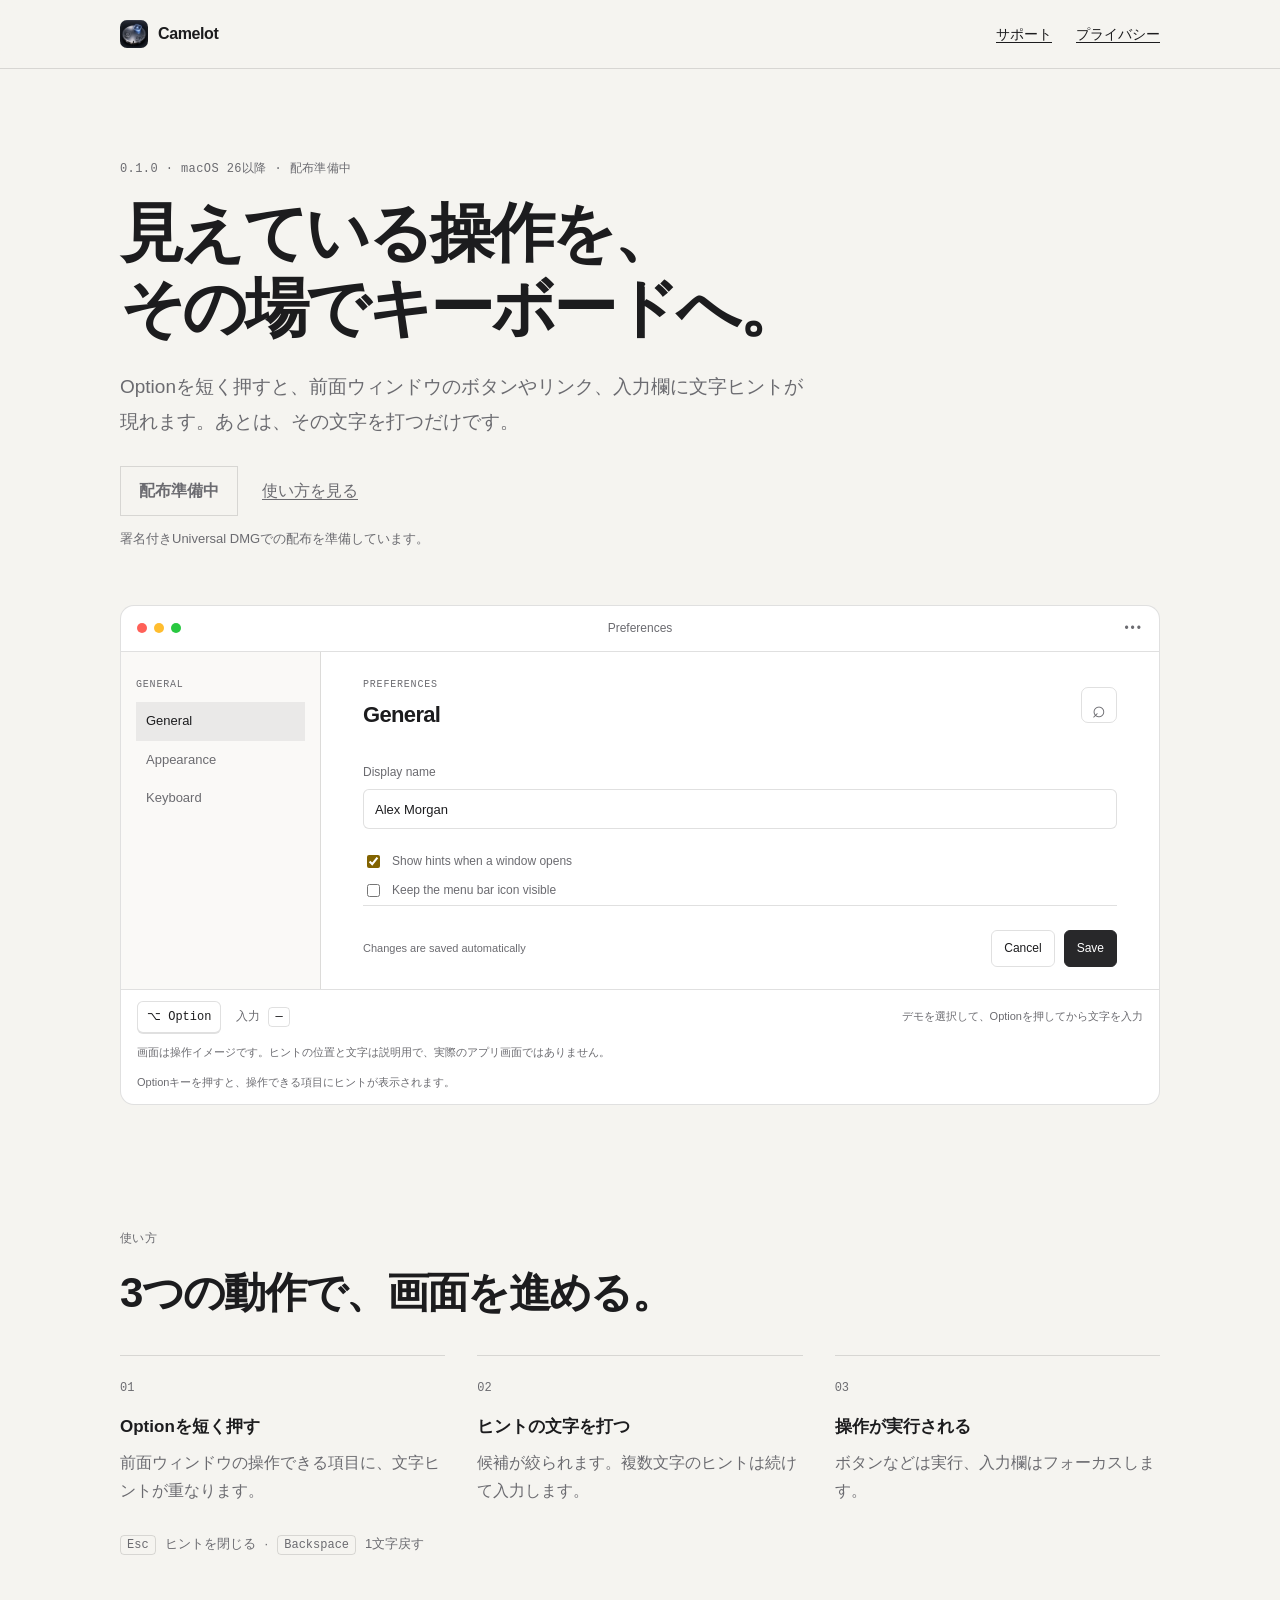
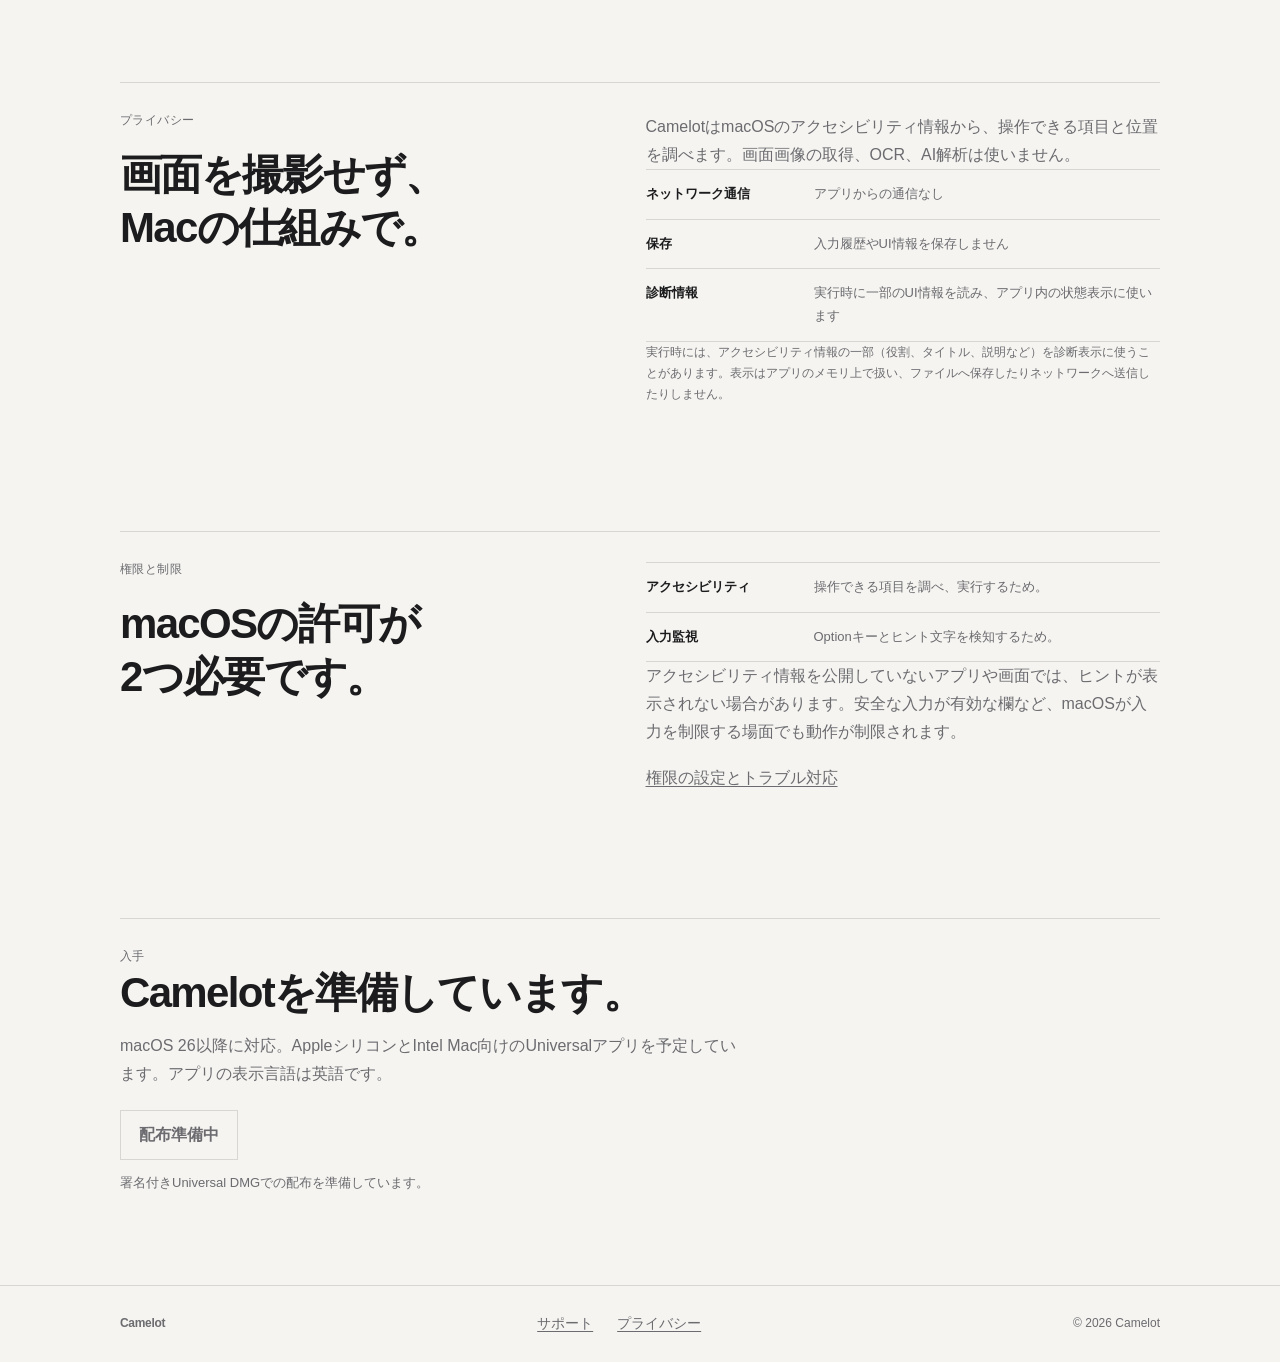
==== docs/site/index.html @ 46510fc9 "Add macOS distribution pipeline and Camelot landing page" ====
<!doctype html>
<html lang="ja">
<head>
  <meta charset="utf-8">
  <meta name="viewport" content="width=device-width, initial-scale=1">
  <meta name="theme-color" content="#f5f4f0">
  <meta name="description" content="Camelotは、見えているボタンや入力欄を文字ヒントで操作するmacOSユーティリティです。">
  <title>Camelot — 見えている操作を、その場でキーボードへ。</title>
  <link rel="icon" type="image/png" href="assets/icon.png">
  <link rel="stylesheet" href="assets/site.css">
  <script src="assets/site.js" defer></script>
</head>
<body>
  <header class="site-header">
    <div class="shell header-row">
      <a class="brand" href="index.html"><img src="assets/icon.png" width="28" height="28" alt=""><span>Camelot</span></a>
      <nav aria-label="ページ"><a href="support.html">サポート</a><a href="privacy.html">プライバシー</a></nav>
    </div>
  </header>
  <main class="shell">
    <section class="hero" aria-labelledby="hero-title">
      <p class="eyebrow"><span data-version>0.1.0</span> · macOS 26以降 · <span data-release-state>配布準備中</span></p>
      <h1 id="hero-title">見えている操作を、<br>その場でキーボードへ。</h1>
      <p class="lede">Optionを短く押すと、前面ウィンドウのボタンやリンク、入力欄に文字ヒントが現れます。あとは、その文字を打つだけです。</p>
      <div class="hero-actions">
        <a class="button-primary" data-cta aria-disabled="true">配布準備中</a>
        <a class="text-link" href="#how-it-works">使い方を見る</a>
      </div>
      <p class="release-note" data-release-note>署名付きUniversal DMGでの配布を準備しています。</p>

      <div class="demo" id="demo" role="group" aria-label="Camelotの文字ヒント操作デモ" tabindex="0" data-state="idle">
        <div class="demo-toolbar">
          <div class="traffic-lights" aria-hidden="true"><i></i><i></i><i></i></div>
          <span class="window-title">Preferences</span>
          <span class="window-tools" aria-hidden="true">•••</span>
        </div>
        <div class="demo-body">
          <aside class="demo-sidebar" aria-label="設定項目">
            <p class="sidebar-heading">GENERAL</p>
            <div class="demo-target" data-hint="G"><button type="button" class="sidebar-item selected">General</button></div>
            <div class="demo-target" data-hint="H"><button type="button" class="sidebar-item">Appearance</button></div>
            <div class="demo-target" data-hint="J"><button type="button" class="sidebar-item">Keyboard</button></div>
          </aside>
          <div class="demo-content">
            <div class="content-heading">
              <div><p class="sidebar-heading">PREFERENCES</p><h2>General</h2></div>
              <div class="demo-target" data-hint="SF"><button type="button" class="icon-button" aria-label="Search">⌕</button></div>
            </div>
            <div class="demo-target field-target" data-hint="F">
              <label for="demo-name">Display name</label>
              <input id="demo-name" type="text" value="Alex Morgan" autocomplete="off">
            </div>
            <div class="demo-target check-target" data-hint="A">
              <label><input type="checkbox" checked> Show hints when a window opens</label>
            </div>
            <div class="demo-target check-target" data-hint="K">
              <label><input type="checkbox"> Keep the menu bar icon visible</label>
            </div>
            <div class="demo-footer">
              <span class="demo-unsaved">Changes are saved automatically</span>
              <div class="demo-buttons">
                <div class="demo-target" data-hint="E"><button type="button" class="button-secondary">Cancel</button></div>
                <div class="demo-target" data-hint="SD"><button type="button" class="button-dark">Save</button></div>
              </div>
            </div>
          </div>
        </div>
        <div class="demo-controls">
          <button class="keycap option-key" type="button" data-demo-key="option" aria-label="Optionキーを短く押す">⌥ <span>Option</span></button>
          <p class="typed-line"><span class="typed-label">入力</span><kbd data-prefix>—</kbd></p>
          <p class="demo-instruction">デモを選択して、Optionを押してから文字を入力</p>
        </div>
        <div class="touch-keys" aria-label="デモ用キー">
          <button type="button" data-demo-key="S">S</button><button type="button" data-demo-key="D">D</button>
          <button type="button" data-demo-key="F">F</button><button type="button" data-demo-key="A">A</button>
          <button type="button" data-demo-key="backspace" aria-label="1文字戻す">⌫</button>
          <button type="button" data-demo-key="escape">Esc</button>
        </div>
        <p class="demo-caption">画面は操作イメージです。ヒントの位置と文字は説明用で、実際のアプリ画面ではありません。</p>
        <p class="demo-status" data-status aria-live="polite">Optionキーを押すと、操作できる項目にヒントが表示されます。</p>
      </div>
    </section>

    <section class="content-section" id="how-it-works" aria-labelledby="how-title">
      <p class="eyebrow">使い方</p>
      <h2 id="how-title">3つの動作で、画面を進める。</h2>
      <ol class="steps">
        <li><span class="step-number">01</span><h3>Optionを短く押す</h3><p>前面ウィンドウの操作できる項目に、文字ヒントが重なります。</p></li>
        <li><span class="step-number">02</span><h3>ヒントの文字を打つ</h3><p>候補が絞られます。複数文字のヒントは続けて入力します。</p></li>
        <li><span class="step-number">03</span><h3>操作が実行される</h3><p>ボタンなどは実行、入力欄はフォーカスします。</p></li>
      </ol>
      <p class="key-note"><kbd>Esc</kbd> ヒントを閉じる <span aria-hidden="true">·</span> <kbd>Backspace</kbd> 1文字戻す</p>
    </section>

    <section class="content-section split-section" aria-labelledby="privacy-title">
      <div><p class="eyebrow">プライバシー</p><h2 id="privacy-title">画面を撮影せず、<br>Macの仕組みで。</h2></div>
      <div class="section-copy">
        <p>CamelotはmacOSのアクセシビリティ情報から、操作できる項目と位置を調べます。画面画像の取得、OCR、AI解析は使いません。</p>
        <dl class="fact-list">
          <div><dt>ネットワーク通信</dt><dd>アプリからの通信なし</dd></div>
          <div><dt>保存</dt><dd>入力履歴やUI情報を保存しません</dd></div>
          <div><dt>診断情報</dt><dd>実行時に一部のUI情報を読み、アプリ内の状態表示に使います</dd></div>
        </dl>
        <p class="fine-print">実行時には、アクセシビリティ情報の一部（役割、タイトル、説明など）を診断表示に使うことがあります。表示はアプリのメモリ上で扱い、ファイルへ保存したりネットワークへ送信したりしません。</p>
      </div>
    </section>

    <section class="content-section split-section" aria-labelledby="permissions-title">
      <div><p class="eyebrow">権限と制限</p><h2 id="permissions-title">macOSの許可が<br>2つ必要です。</h2></div>
      <div class="section-copy">
        <dl class="fact-list permissions-list">
          <div><dt>アクセシビリティ</dt><dd>操作できる項目を調べ、実行するため。</dd></div>
          <div><dt>入力監視</dt><dd>Optionキーとヒント文字を検知するため。</dd></div>
        </dl>
        <p>アクセシビリティ情報を公開していないアプリや画面では、ヒントが表示されない場合があります。安全な入力が有効な欄など、macOSが入力を制限する場面でも動作が制限されます。</p>
        <p><a href="support.html">権限の設定とトラブル対応</a></p>
      </div>
    </section>

    <section class="download-section" id="download" aria-labelledby="download-title">
      <p class="eyebrow">入手</p>
      <h2 id="download-title" data-release-heading>Camelotを準備しています。</h2>
      <p>macOS 26以降に対応。AppleシリコンとIntel Mac向けのUniversalアプリを予定しています。アプリの表示言語は英語です。</p>
      <a class="button-primary" data-cta aria-disabled="true">配布準備中</a>
      <p class="release-note" data-release-note>署名付きUniversal DMGでの配布を準備しています。</p>
    </section>
  </main>
  <footer class="site-footer"><div class="shell footer-row"><a class="brand footer-brand" href="index.html">Camelot</a><nav aria-label="フッター"><a href="support.html">サポート</a><a href="privacy.html">プライバシー</a></nav><span>© 2026 Camelot</span></div></footer>
</body>
</html>
---- docs/site/assets/site.css ----
:root {
  color-scheme: light dark;
  --bg: #f5f4f0;
  --surface: #fff;
  --text: #1c1c1e;
  --muted: #6b6b70;
  --line: rgba(0, 0, 0, .12);
  --hint: #ffd84a;
  --hint-edge: #c99a00;
  --mono: ui-monospace, "SF Mono", Menlo, monospace;
  --sans: -apple-system, BlinkMacSystemFont, "Hiragino Sans", "Yu Gothic", sans-serif;
}
@media (prefers-color-scheme: dark) {
  :root { --bg: #17171a; --surface: #222226; --text: #f2f2f4; --muted: #a0a0a8; --line: rgba(255, 255, 255, .14); }
}
* { box-sizing: border-box; }
html { scroll-behavior: smooth; }
body { margin: 0; background: var(--bg); color: var(--text); font: 16px/1.75 var(--sans); -webkit-font-smoothing: antialiased; }
a { color: inherit; text-decoration-thickness: 1px; text-underline-offset: .2em; }
a:hover { text-decoration-thickness: 2px; }
button, input { font: inherit; }
:focus-visible { outline: 3px solid #a27800; outline-offset: 3px; }
.shell { width: min(100% - 48px, 1040px); margin-inline: auto; }
.site-header { position: sticky; z-index: 5; top: 0; background: color-mix(in srgb, var(--bg) 94%, transparent); backdrop-filter: blur(12px); border-bottom: 1px solid var(--line); }
.header-row, .footer-row { min-height: 68px; display: flex; align-items: center; justify-content: space-between; gap: 24px; }
.brand { display: inline-flex; align-items: center; gap: 10px; color: var(--text); font-weight: 700; text-decoration: none; letter-spacing: -.025em; }
.brand img { display: block; border-radius: 7px; }
.site-header nav, .site-footer nav { display: flex; align-items: center; gap: 24px; font-size: 14px; }
.hero { padding: 92px 0 0; }
.page-main { max-width: 800px; padding-top: 70px; padding-bottom: 100px; }
.page-main .content-section { margin-top: 76px; }
.eyebrow { margin: 0 0 18px; color: var(--muted); font: 12px/1.4 var(--mono); letter-spacing: .035em; }
h1, h2, h3, p { margin-top: 0; }
h1 { max-width: 850px; margin-bottom: 22px; font-size: clamp(38px, 6vw, 64px); line-height: 1.18; letter-spacing: -.055em; }
.lede { max-width: 690px; margin-bottom: 27px; color: var(--muted); font-size: clamp(17px, 2vw, 19px); line-height: 1.85; }
.hero-actions { display: flex; align-items: center; flex-wrap: wrap; gap: 24px; }
.button-primary { display: inline-flex; min-height: 48px; align-items: center; justify-content: center; padding: 10px 18px; border: 1px solid var(--line); color: var(--muted); font-weight: 600; text-decoration: none; }
.button-primary[aria-disabled="true"] { cursor: default; }
.button-primary.is-live { border-color: var(--hint-edge); background: var(--hint); color: #1c1c1e; }
.text-link { color: var(--muted); }
.release-note { margin: 12px 0 0; color: var(--muted); font-size: 13px; }
.demo { margin-top: 54px; overflow: hidden; border: 1px solid var(--line); border-radius: 14px; background: var(--surface); outline-offset: 6px; }
.demo-toolbar { position: relative; display: flex; height: 46px; align-items: center; justify-content: center; border-bottom: 1px solid var(--line); color: var(--muted); font: 12px var(--sans); }
.traffic-lights { position: absolute; left: 16px; display: flex; gap: 7px; }
.traffic-lights i { width: 10px; height: 10px; border-radius: 50%; background: #d1d0cb; }
.traffic-lights i:first-child { background: #ff6058; }.traffic-lights i:nth-child(2) { background: #ffbd2f; }.traffic-lights i:last-child { background: #28c840; }
.window-tools { position: absolute; right: 16px; letter-spacing: 2px; }
.demo-body { display: grid; grid-template-columns: 200px 1fr; min-height: 330px; }
.demo-sidebar { padding: 26px 15px; border-right: 1px solid var(--line); background: color-mix(in srgb, var(--bg) 55%, var(--surface)); }
.sidebar-heading { margin: 0 0 10px; color: var(--muted); font: 10px/1.4 var(--mono); letter-spacing: .08em; }
.demo-target { position: relative; }
.sidebar-item { width: 100%; padding: 8px 10px; border: 0; background: transparent; color: var(--muted); text-align: left; font-size: 13px; }
.sidebar-item.selected { background: color-mix(in srgb, var(--line) 50%, transparent); color: var(--text); }
.demo-content { display: flex; flex-direction: column; padding: 26px clamp(20px, 4vw, 42px) 22px; }
.content-heading { display: flex; align-items: center; justify-content: space-between; margin-bottom: 28px; }
.content-heading .sidebar-heading { margin-bottom: 4px; }
.content-heading h2 { margin: 0; font-size: 22px; letter-spacing: -.03em; }
.icon-button { width: 36px; height: 36px; border: 1px solid var(--line); border-radius: 7px; background: transparent; color: var(--muted); font-size: 23px; }
.field-target { margin-bottom: 18px; }
.field-target label { display: block; margin-bottom: 6px; font-size: 12px; color: var(--muted); }
.field-target input { width: 100%; height: 40px; padding: 8px 11px; border: 1px solid var(--line); border-radius: 6px; background: var(--surface); color: var(--text); font-size: 13px; }
.check-target { margin: 4px 0; font-size: 12px; }
.check-target label { display: flex; align-items: center; gap: 9px; color: var(--muted); }
.check-target input { accent-color: #826300; }
.demo-footer { display: flex; align-items: center; justify-content: space-between; gap: 12px; margin-top: auto; padding-top: 24px; border-top: 1px solid var(--line); }
.demo-unsaved { color: var(--muted); font-size: 11px; }
.demo-buttons { display: flex; gap: 9px; }
.demo-buttons button { padding: 7px 12px; border: 1px solid var(--line); border-radius: 6px; background: transparent; color: var(--text); font-size: 12px; }
.demo-buttons .button-dark { border-color: #28282a; background: #28282a; color: white; }
.demo-hint { pointer-events: none; position: absolute; z-index: 2; top: -8px; left: -8px; min-width: 22px; height: 22px; padding: 0 5px; border: 1px solid var(--hint-edge); border-radius: 5px; background: var(--hint); color: #1c1c1e; font: 700 11px/20px var(--mono); text-align: center; box-shadow: 0 1px 0 rgba(0,0,0,.12); opacity: 0; transform: translateY(2px); transition: opacity 120ms ease, transform 120ms ease; }
.demo[data-state="hints"] .demo-hint, .demo[data-state="filtered"] .demo-hint { opacity: 1; transform: none; }
.demo[data-state="filtered"] .demo-hint.is-hidden { opacity: 0; }
.demo[data-state="filtered"] .demo-hint.is-match { opacity: .7; }
.demo-target.is-fired > button, .demo-target.is-fired input { outline: 2px solid var(--hint-edge); outline-offset: 2px; }
.demo-controls { display: flex; min-height: 54px; align-items: center; gap: 15px; padding: 8px 16px; border-top: 1px solid var(--line); }
.keycap { min-height: 32px; padding: 4px 9px; border: 1px solid var(--line); border-radius: 6px; background: var(--surface); color: var(--text); box-shadow: 0 1px 0 var(--line); font: 12px var(--mono); }
.typed-line { display: flex; align-items: center; gap: 8px; margin: 0; font: 12px var(--mono); }
.typed-label { color: var(--muted); font-family: var(--sans); }
.typed-line kbd, .key-note kbd { padding: 2px 6px; border: 1px solid var(--line); border-radius: 4px; font: 12px var(--mono); }
.demo-instruction { margin: 0 0 0 auto; color: var(--muted); font-size: 11px; }
.touch-keys { display: none; gap: 8px; padding: 0 16px 12px; }
.touch-keys button { min-width: 39px; min-height: 36px; border: 1px solid var(--line); border-radius: 5px; background: transparent; color: var(--text); font: 12px var(--mono); }
.demo-caption, .demo-status { margin: 0; padding: 0 16px 10px; color: var(--muted); font-size: 11px; }
.demo-status { min-height: 27px; padding-bottom: 12px; }
.content-section { margin-top: 126px; padding-top: 0; }
.content-section > h2, .split-section h2, .download-section h2 { max-width: 700px; margin-bottom: 36px; font-size: clamp(28px, 4vw, 42px); line-height: 1.28; letter-spacing: -.04em; }
.steps { display: grid; grid-template-columns: repeat(3, 1fr); gap: 32px; margin: 0; padding: 0; list-style: none; }
.steps li { padding-top: 16px; border-top: 1px solid var(--line); }
.step-number { color: var(--muted); font: 12px var(--mono); }
.steps h3 { margin: 12px 0 7px; font-size: 17px; }
.steps p, .section-copy > p, .download-section > p { max-width: 620px; margin-bottom: 0; color: var(--muted); }
.key-note { display: flex; align-items: center; gap: 9px; margin: 28px 0 0; color: var(--muted); font-size: 13px; }
.split-section { display: grid; grid-template-columns: .95fr 1.05fr; gap: 60px; align-items: start; padding-top: 30px; border-top: 1px solid var(--line); }
.split-section h2 { margin: 0; }
.section-copy > p + p { margin-top: 18px; }
.fact-list { margin: 0; }
.fact-list div { display: grid; grid-template-columns: 150px 1fr; gap: 18px; padding: 13px 0; border-bottom: 1px solid var(--line); }
.fact-list div:first-child { border-top: 1px solid var(--line); }
.fact-list dt { color: var(--text); font-weight: 600; font-size: 13px; }
.fact-list dd { margin: 0; color: var(--muted); font-size: 13px; }
.fine-print { font-size: 12px; }
.download-section { margin-top: 126px; padding: 30px 0 90px; border-top: 1px solid var(--line); }
.download-section h2 { margin-bottom: 12px; }
.download-section .button-primary { margin-top: 22px; }
.site-footer { border-top: 1px solid var(--line); color: var(--muted); font-size: 12px; }
.footer-row { min-height: 76px; }
.footer-brand { color: var(--muted); }
.footer-brand img { display: none; }
@media (max-width: 700px) {
  .shell { width: min(100% - 36px, 1040px); }
  .hero { padding-top: 68px; }
  .demo-body { grid-template-columns: 132px minmax(0, 1fr); }
  .demo-sidebar { padding-inline: 10px; }
  .demo-content { padding-inline: 18px; }
  .demo-unsaved { display: none; }
  .content-section { margin-top: 88px; }
  .split-section { grid-template-columns: 1fr; gap: 24px; }
  .download-section { margin-top: 88px; }
}
@media (max-width: 520px) {
  .shell { width: min(100% - 32px, 1040px); }
  .header-row, .footer-row { min-height: 60px; }
  .site-header nav, .site-footer nav { gap: 14px; font-size: 12px; }
  .hero { padding-top: 54px; }
  h1 { font-size: clamp(28px, 8vw, 40px); }
  .demo { margin-top: 38px; }
  .demo-body { grid-template-columns: 1fr; }
  .demo-sidebar { display: flex; align-items: center; gap: 4px; padding: 8px; border-right: 0; border-bottom: 1px solid var(--line); }
  .sidebar-heading { display: none; }
  .sidebar-item { padding: 7px 6px; font-size: 11px; }
  .demo-content { min-height: 300px; padding: 20px 16px; }
  .demo-controls { gap: 10px; padding-inline: 10px; }
  .demo-instruction { display: none; }
  .touch-keys { display: flex; flex-wrap: wrap; padding-inline: 10px; }
  .demo-caption, .demo-status { padding-inline: 10px; }
  .steps { grid-template-columns: 1fr; gap: 18px; }
  .steps li { display: grid; grid-template-columns: 42px 1fr; column-gap: 12px; padding-top: 12px; }
  .step-number { grid-row: span 2; padding-top: 2px; }
  .steps h3 { margin: 0 0 4px; }
  .fact-list div { grid-template-columns: 1fr; gap: 2px; }
}
@media (prefers-reduced-motion: reduce) {
  html { scroll-behavior: auto; }
  *, *::before, *::after { scroll-behavior: auto !important; transition-duration: .01ms !important; animation-duration: .01ms !important; animation-iteration-count: 1 !important; }
}
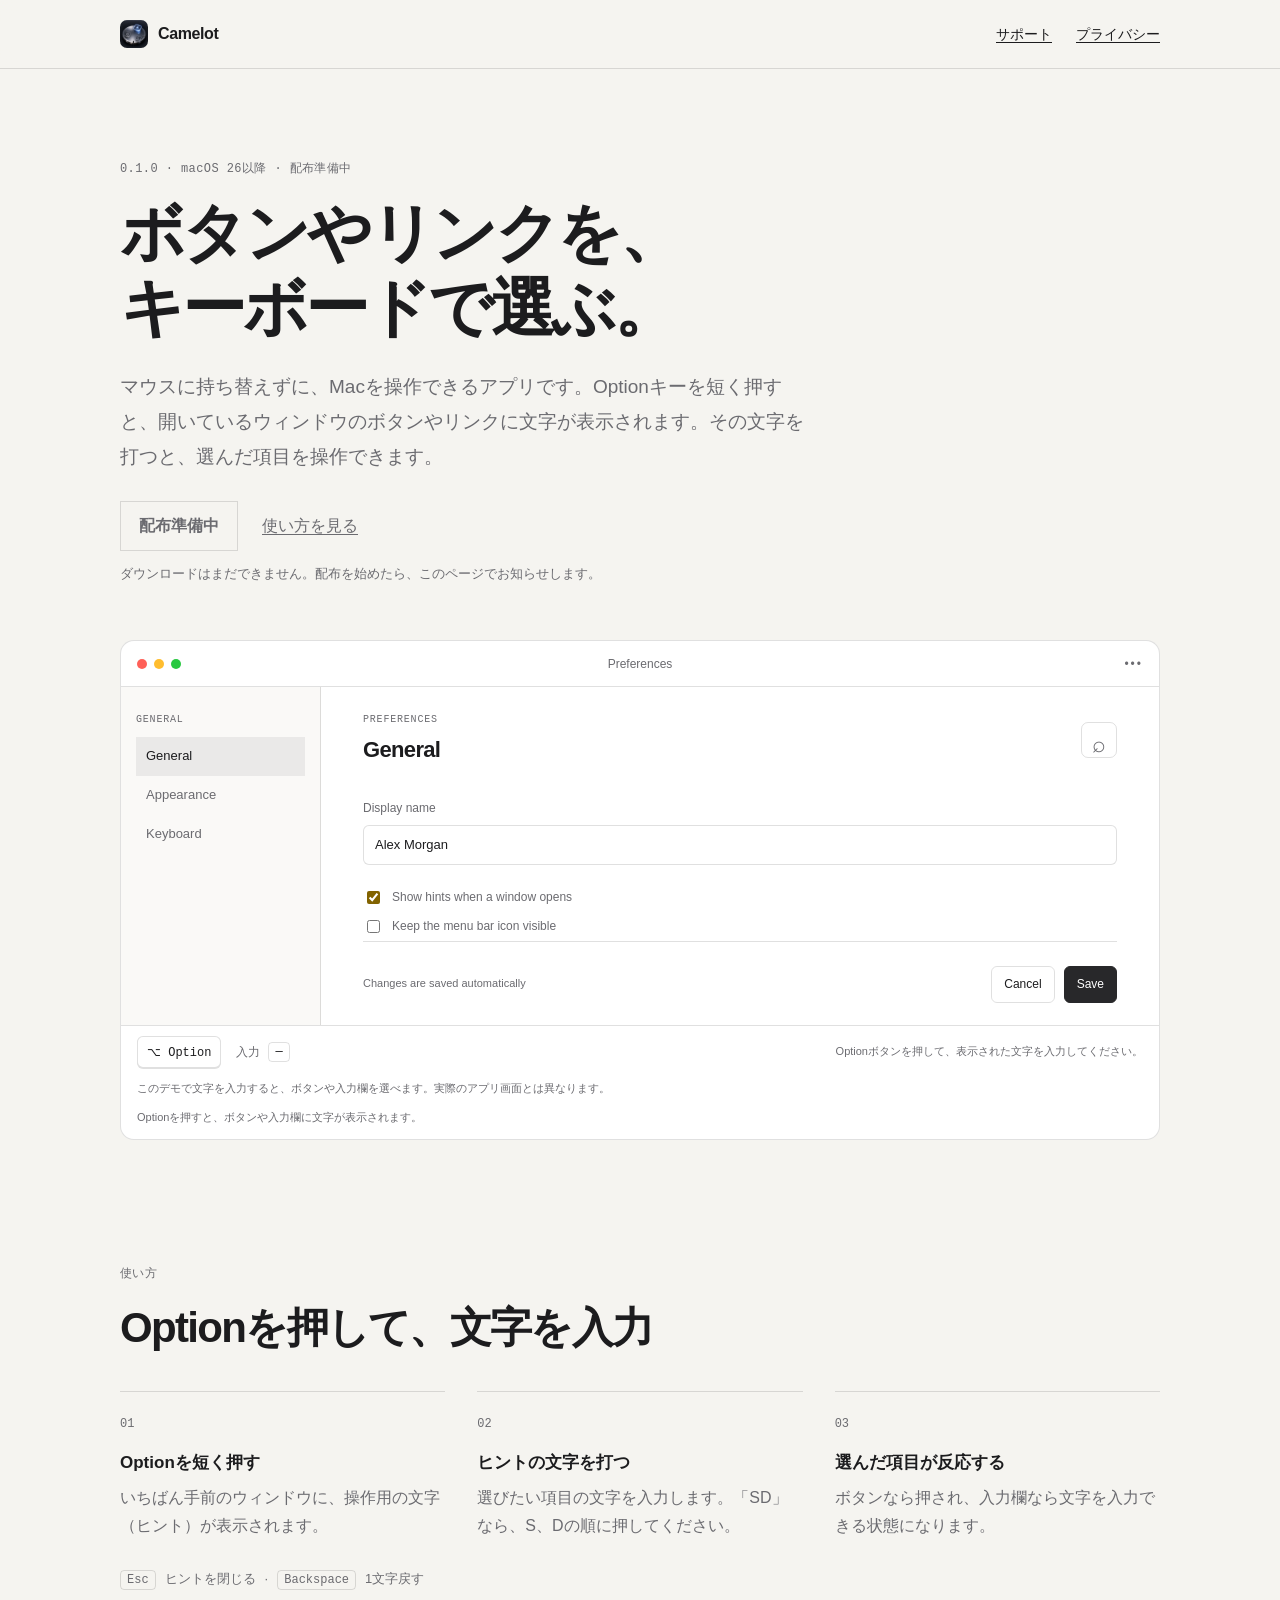
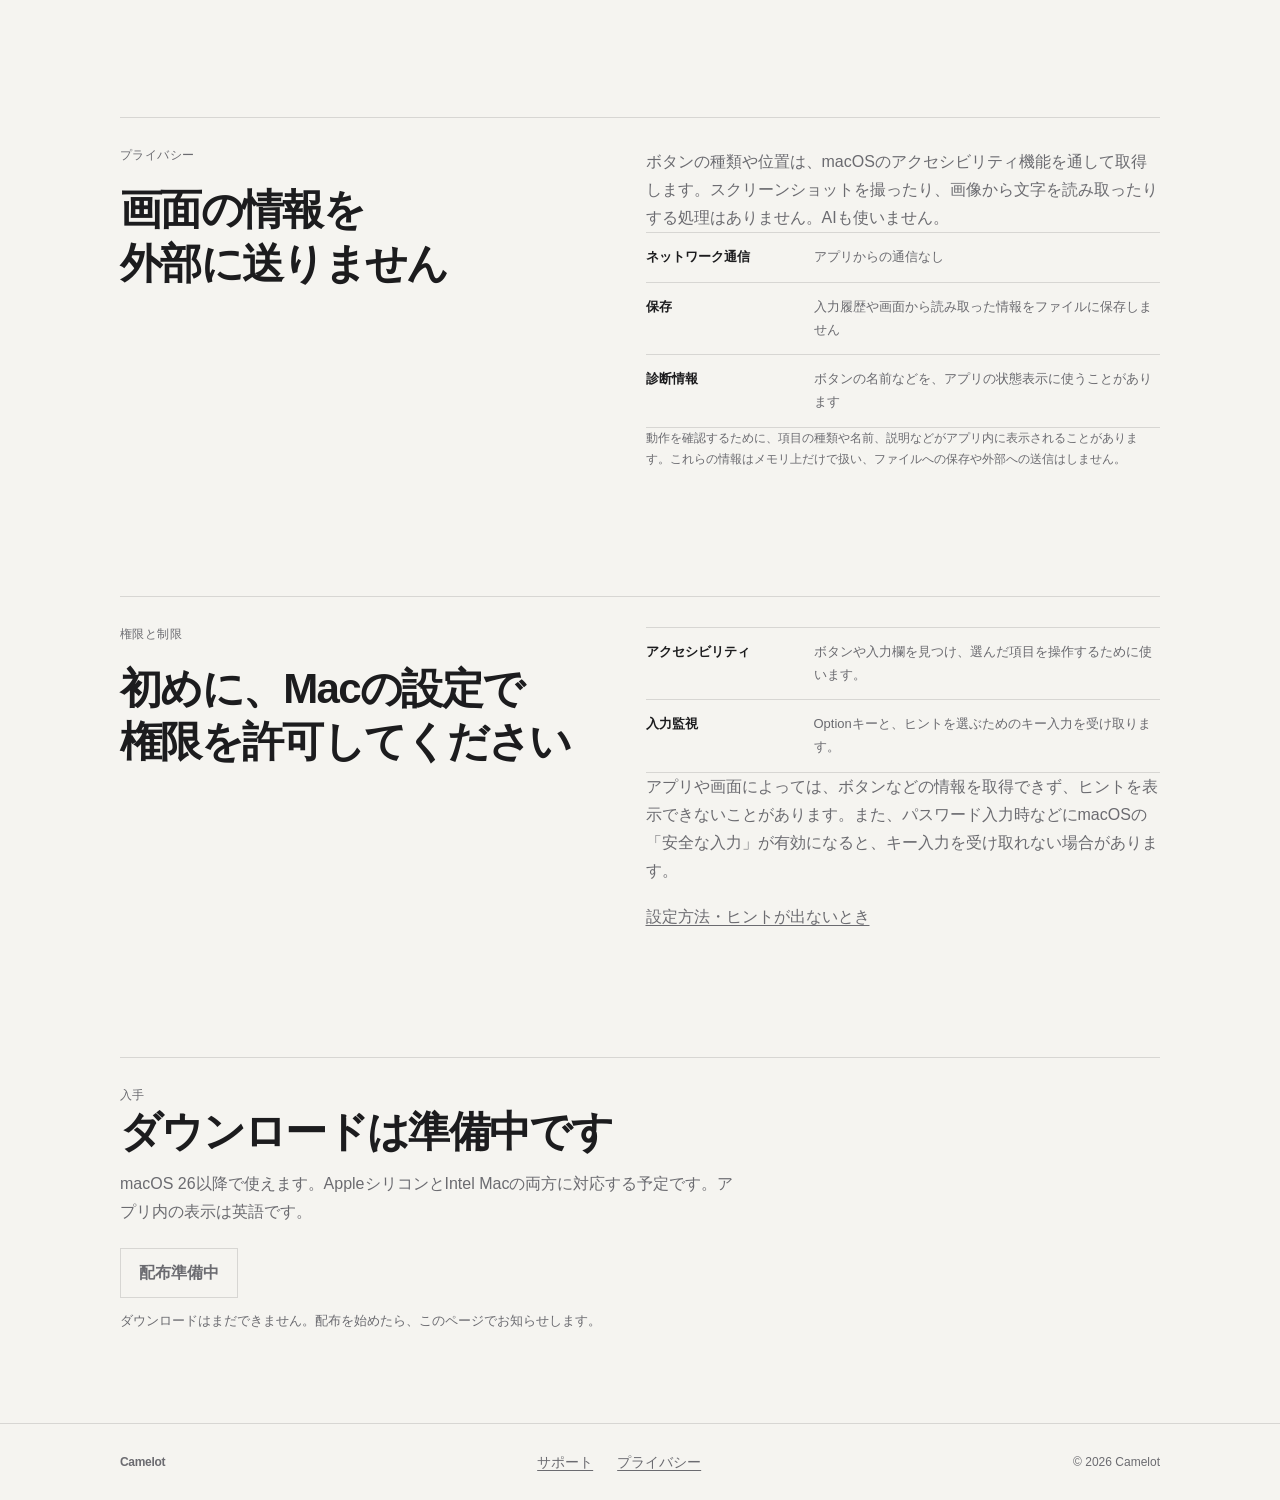
==== commit 228d8915: "Rewrite landing page copy in natural Japanese" ====
--- a/docs/site/index.html
+++ b/docs/site/index.html
@@ -4,8 +4,8 @@
   <meta charset="utf-8">
   <meta name="viewport" content="width=device-width, initial-scale=1">
   <meta name="theme-color" content="#f5f4f0">
-  <meta name="description" content="Camelotは、見えているボタンや入力欄を文字ヒントで操作するmacOSユーティリティです。">
-  <title>Camelot — 見えている操作を、その場でキーボードへ。</title>
+  <meta name="description" content="ボタンやリンクをキーボードで選べるMacアプリです。Optionキーを押し、画面に表示された文字を入力して操作します。">
+  <title>Camelot — ボタンやリンクを、キーボードで選ぶ。</title>
   <link rel="icon" type="image/png" href="assets/icon.png">
   <link rel="stylesheet" href="assets/site.css">
   <script src="assets/site.js" defer></script>
@@ -20,13 +20,13 @@
   <main class="shell">
     <section class="hero" aria-labelledby="hero-title">
       <p class="eyebrow"><span data-version>0.1.0</span> · macOS 26以降 · <span data-release-state>配布準備中</span></p>
-      <h1 id="hero-title">見えている操作を、<br>その場でキーボードへ。</h1>
-      <p class="lede">Optionを短く押すと、前面ウィンドウのボタンやリンク、入力欄に文字ヒントが現れます。あとは、その文字を打つだけです。</p>
+      <h1 id="hero-title">ボタンやリンクを、<br>キーボードで選ぶ。</h1>
+      <p class="lede">マウスに持ち替えずに、Macを操作できるアプリです。Optionキーを短く押すと、開いているウィンドウのボタンやリンクに文字が表示されます。その文字を打つと、選んだ項目を操作できます。</p>
       <div class="hero-actions">
         <a class="button-primary" data-cta aria-disabled="true">配布準備中</a>
         <a class="text-link" href="#how-it-works">使い方を見る</a>
       </div>
-      <p class="release-note" data-release-note>署名付きUniversal DMGでの配布を準備しています。</p>
+      <p class="release-note" data-release-note>ダウンロードはまだできません。配布を始めたら、このページでお知らせします。</p>
 
       <div class="demo" id="demo" role="group" aria-label="Camelotの文字ヒント操作デモ" tabindex="0" data-state="idle">
         <div class="demo-toolbar">
@@ -68,7 +68,7 @@
         <div class="demo-controls">
           <button class="keycap option-key" type="button" data-demo-key="option" aria-label="Optionキーを短く押す">⌥ <span>Option</span></button>
           <p class="typed-line"><span class="typed-label">入力</span><kbd data-prefix>—</kbd></p>
-          <p class="demo-instruction">デモを選択して、Optionを押してから文字を入力</p>
+          <p class="demo-instruction">Optionボタンを押して、表示された文字を入力してください。</p>
         </div>
         <div class="touch-keys" aria-label="デモ用キー">
           <button type="button" data-demo-key="S">S</button><button type="button" data-demo-key="D">D</button>
@@ -76,53 +76,53 @@
           <button type="button" data-demo-key="backspace" aria-label="1文字戻す">⌫</button>
           <button type="button" data-demo-key="escape">Esc</button>
         </div>
-        <p class="demo-caption">画面は操作イメージです。ヒントの位置と文字は説明用で、実際のアプリ画面ではありません。</p>
-        <p class="demo-status" data-status aria-live="polite">Optionキーを押すと、操作できる項目にヒントが表示されます。</p>
+        <p class="demo-caption">このデモで文字を入力すると、ボタンや入力欄を選べます。実際のアプリ画面とは異なります。</p>
+        <p class="demo-status" data-status aria-live="polite">Optionを押すと、ボタンや入力欄に文字が表示されます。</p>
       </div>
     </section>
 
     <section class="content-section" id="how-it-works" aria-labelledby="how-title">
       <p class="eyebrow">使い方</p>
-      <h2 id="how-title">3つの動作で、画面を進める。</h2>
+      <h2 id="how-title">Optionを押して、文字を入力</h2>
       <ol class="steps">
-        <li><span class="step-number">01</span><h3>Optionを短く押す</h3><p>前面ウィンドウの操作できる項目に、文字ヒントが重なります。</p></li>
-        <li><span class="step-number">02</span><h3>ヒントの文字を打つ</h3><p>候補が絞られます。複数文字のヒントは続けて入力します。</p></li>
-        <li><span class="step-number">03</span><h3>操作が実行される</h3><p>ボタンなどは実行、入力欄はフォーカスします。</p></li>
+        <li><span class="step-number">01</span><h3>Optionを短く押す</h3><p>いちばん手前のウィンドウに、操作用の文字（ヒント）が表示されます。</p></li>
+        <li><span class="step-number">02</span><h3>ヒントの文字を打つ</h3><p>選びたい項目の文字を入力します。「SD」なら、S、Dの順に押してください。</p></li>
+        <li><span class="step-number">03</span><h3>選んだ項目が反応する</h3><p>ボタンなら押され、入力欄なら文字を入力できる状態になります。</p></li>
       </ol>
       <p class="key-note"><kbd>Esc</kbd> ヒントを閉じる <span aria-hidden="true">·</span> <kbd>Backspace</kbd> 1文字戻す</p>
     </section>
 
     <section class="content-section split-section" aria-labelledby="privacy-title">
-      <div><p class="eyebrow">プライバシー</p><h2 id="privacy-title">画面を撮影せず、<br>Macの仕組みで。</h2></div>
+      <div><p class="eyebrow">プライバシー</p><h2 id="privacy-title">画面の情報を<br>外部に送りません</h2></div>
       <div class="section-copy">
-        <p>CamelotはmacOSのアクセシビリティ情報から、操作できる項目と位置を調べます。画面画像の取得、OCR、AI解析は使いません。</p>
+        <p>ボタンの種類や位置は、macOSのアクセシビリティ機能を通して取得します。スクリーンショットを撮ったり、画像から文字を読み取ったりする処理はありません。AIも使いません。</p>
         <dl class="fact-list">
           <div><dt>ネットワーク通信</dt><dd>アプリからの通信なし</dd></div>
-          <div><dt>保存</dt><dd>入力履歴やUI情報を保存しません</dd></div>
-          <div><dt>診断情報</dt><dd>実行時に一部のUI情報を読み、アプリ内の状態表示に使います</dd></div>
+          <div><dt>保存</dt><dd>入力履歴や画面から読み取った情報をファイルに保存しません</dd></div>
+          <div><dt>診断情報</dt><dd>ボタンの名前などを、アプリの状態表示に使うことがあります</dd></div>
         </dl>
-        <p class="fine-print">実行時には、アクセシビリティ情報の一部（役割、タイトル、説明など）を診断表示に使うことがあります。表示はアプリのメモリ上で扱い、ファイルへ保存したりネットワークへ送信したりしません。</p>
+        <p class="fine-print">動作を確認するために、項目の種類や名前、説明などがアプリ内に表示されることがあります。これらの情報はメモリ上だけで扱い、ファイルへの保存や外部への送信はしません。</p>
       </div>
     </section>
 
     <section class="content-section split-section" aria-labelledby="permissions-title">
-      <div><p class="eyebrow">権限と制限</p><h2 id="permissions-title">macOSの許可が<br>2つ必要です。</h2></div>
+      <div><p class="eyebrow">権限と制限</p><h2 id="permissions-title">初めに、Macの設定で<br>権限を許可してください</h2></div>
       <div class="section-copy">
         <dl class="fact-list permissions-list">
-          <div><dt>アクセシビリティ</dt><dd>操作できる項目を調べ、実行するため。</dd></div>
-          <div><dt>入力監視</dt><dd>Optionキーとヒント文字を検知するため。</dd></div>
+          <div><dt>アクセシビリティ</dt><dd>ボタンや入力欄を見つけ、選んだ項目を操作するために使います。</dd></div>
+          <div><dt>入力監視</dt><dd>Optionキーと、ヒントを選ぶためのキー入力を受け取ります。</dd></div>
         </dl>
-        <p>アクセシビリティ情報を公開していないアプリや画面では、ヒントが表示されない場合があります。安全な入力が有効な欄など、macOSが入力を制限する場面でも動作が制限されます。</p>
-        <p><a href="support.html">権限の設定とトラブル対応</a></p>
+        <p>アプリや画面によっては、ボタンなどの情報を取得できず、ヒントを表示できないことがあります。また、パスワード入力時などにmacOSの「安全な入力」が有効になると、キー入力を受け取れない場合があります。</p>
+        <p><a href="support.html">設定方法・ヒントが出ないとき</a></p>
       </div>
     </section>
 
     <section class="download-section" id="download" aria-labelledby="download-title">
       <p class="eyebrow">入手</p>
-      <h2 id="download-title" data-release-heading>Camelotを準備しています。</h2>
-      <p>macOS 26以降に対応。AppleシリコンとIntel Mac向けのUniversalアプリを予定しています。アプリの表示言語は英語です。</p>
+      <h2 id="download-title" data-release-heading>ダウンロードは準備中です</h2>
+      <p>macOS 26以降で使えます。AppleシリコンとIntel Macの両方に対応する予定です。アプリ内の表示は英語です。</p>
       <a class="button-primary" data-cta aria-disabled="true">配布準備中</a>
-      <p class="release-note" data-release-note>署名付きUniversal DMGでの配布を準備しています。</p>
+      <p class="release-note" data-release-note>ダウンロードはまだできません。配布を始めたら、このページでお知らせします。</p>
     </section>
   </main>
   <footer class="site-footer"><div class="shell footer-row"><a class="brand footer-brand" href="index.html">Camelot</a><nav aria-label="フッター"><a href="support.html">サポート</a><a href="privacy.html">プライバシー</a></nav><span>© 2026 Camelot</span></div></footer>
